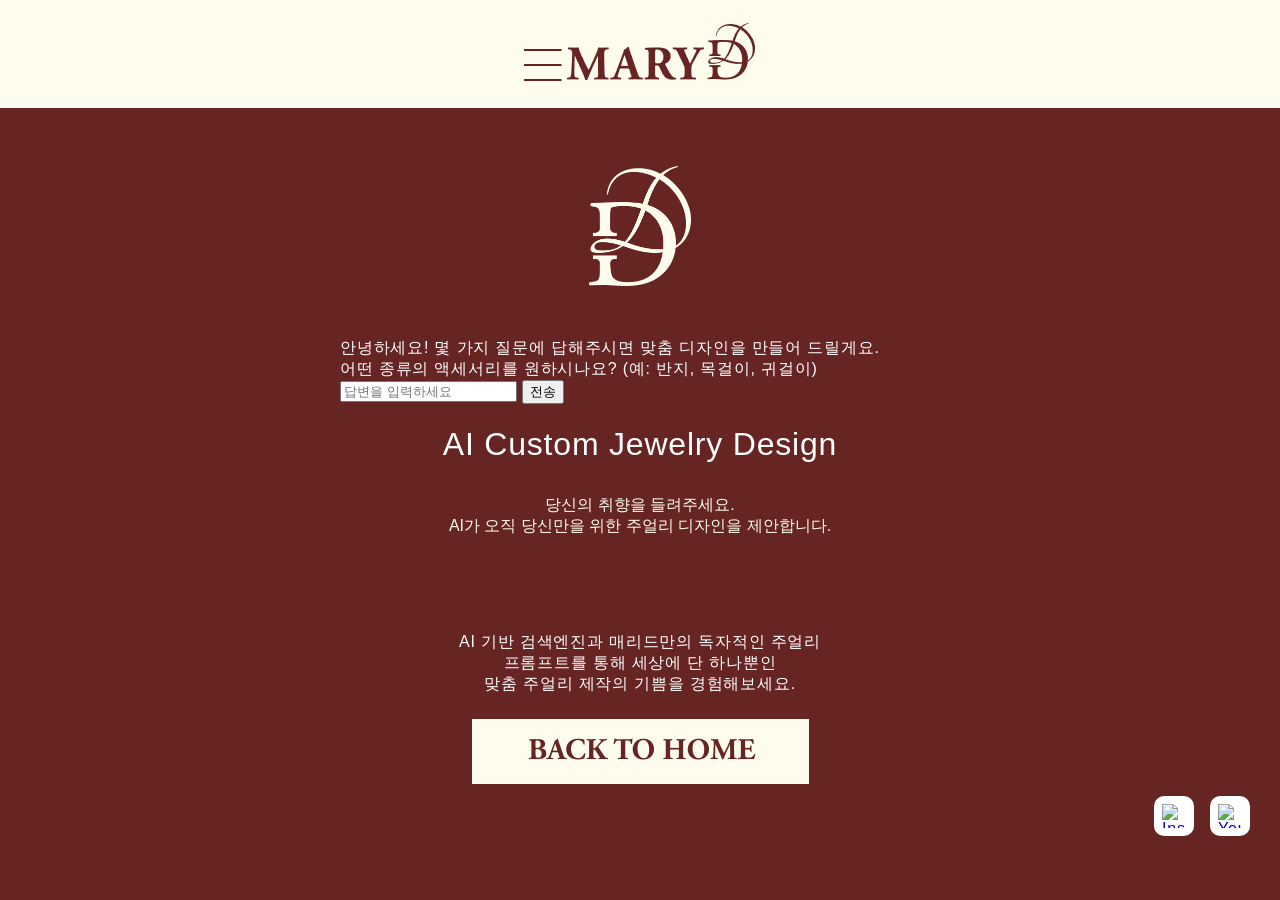
==== request.html @ a6bb34b1 "요청 페이지에 상단 바에 메뉴 이미지 추가" ====
<!DOCTYPE html>
<html lang="ko">
<head>
    <meta charset="UTF-8">
    <meta name="viewport" content="width=device-width, initial-scale=1.0">
    <title>MARYD - Custom Jewelry Request</title>
    <style>
        html,
        body {
            margin: 0;
            padding: 0;
            background: #662423;
            color: #fff;
            font-family: 'Noto Sans KR', 'Noto Serif', -apple-system, Roboto, Helvetica, sans-serif;
            min-height: 100vh;
            display: flex;
            flex-direction: column;
            overflow-x: hidden;
            letter-spacing: 0.05em;
        }
        .top-band {
            width: 100%;
            height: 108px;
            background-color: #FEFCEC;
            text-align: center;
            position: fixed;
            top: 0;
            left: 0;
            z-index: 100;
        }
        .top-image {
            margin-top: 23px;
        }
        .container {
            width: 100vw;
            min-height: 100vh;
            display: flex;
            flex-direction: column;
            align-items: center;
            justify-content: flex-start;
            box-sizing: border-box;
        }
        .logo-box {
            padding-top: 13vw;
            margin-bottom: 32px;
            display: flex;
            flex-direction: column;
            align-items: center;
        }
        .logo-img {
            height: 120px;
            width: 102px;
            object-fit: contain;
            margin-bottom: 16px;
        }
        .request-form {
            width: 100%;
            max-width: 600px;
            margin-bottom: 40px;
            padding: 0 24px;
        }
        .request-form h1 {
            font-size: 2rem;
            font-weight: 400;
            text-align: center;
            margin-bottom: 16px;
        }
        .request-form p {
            font-size: 1rem;
            text-align: center;
            margin-bottom: 32px;
            margin-top: 32px;
            font-family: 'Pretendard', sans-serif;
            font-weight: 500;
            font-style: normal;
            line-height: 1.3;
            letter-spacing: 0;
            color: #FEFCEC;
        }
        .request-form textarea {
            width: 100%;
            min-height: 150px;
            resize: vertical;
            padding: 16px;
            border-radius: 8px;
            border: 1px solid #fff;
            background: rgba(255, 255, 255, 0.1);
            color: #fff;
            font-size: 1rem;
            font-family: inherit;
            box-sizing: border-box;
            margin-bottom: 24px;
        }
        .request-form textarea::placeholder {
            color: rgba(255, 255, 255, 0.6);
        }
        .submit-btn {
            background: #fff;
            border: 2px solid #fff;
            color: #4B2323;
            border-radius: 32px;
            padding: 12px 36px;
            font-size: 1.1rem;
            font-family: inherit;
            font-weight: 600;
            cursor: pointer;
            transition: background 0.2s, color 0.2s;
            display: block;
            margin: 0 auto;
        }
        .submit-btn:hover {
            background: transparent;
            color: #fff;
        }
        .footer-desc {
            color: #fff;
            font-size: 1rem;
            text-align: center;
            margin-bottom: 24px;
            margin-top: 24px;
        }
        .footer-bar {
            display: flex;
            flex-direction: column;
            align-items: flex-end;
            margin-bottom: 32px;
            width: 100%;
        }
        .sns-bar {
            display: flex;
            gap: 16px;
            margin-top: 8px;
        }
        .sns-icon {
            width: 40px;
            height: 40px;
            border-radius: 10px;
            background: #fff;
            display: flex;
            align-items: center;
            justify-content: center;
            transition: box-shadow 0.2s;
        }
        .sns-icon:hover {
            box-shadow: 0 2px 8px rgba(0,0,0,0.18);
        }
        .sns-icon img {
            width: 24px;
            height: 24px;
        }
        .form-grid {
            display: grid;
            grid-template-columns: 1fr;
            gap: 20px;
            margin-bottom: 32px;
        }
        .form-group {
            display: flex;
            flex-direction: column;
        }
        .form-group label {
            margin-bottom: 8px;
            font-size: 0.95rem;
            color: rgba(255, 255, 255, 0.9);
        }
        .form-group input[type="text"] {
            width: 100%;
            padding: 12px;
            border-radius: 8px;
            border: 1px solid #fff;
            background: rgba(255, 255, 255, 0.1);
            color: #fff;
            font-size: 1rem;
            font-family: inherit;
            box-sizing: border-box;
        }
        .form-group input[type="text"]::placeholder {
            color: rgba(255, 255, 255, 0.5);
        }
        .submit-btn:disabled {
            background: #ccc;
            cursor: not-allowed;
        }
        @media (max-width: 768px) {
            .request-form h1 {
                font-size: 1.5rem;
            }
            .request-form {
                /* Removed margin */
            .top-menu {
                position: absolute;
                left: 31px;
                top: 30px;
                width: 25px;
                height: 20px;
            }
            .container {
                padding: 0px 16px;
            }
            .logo-box {
                padding-top: 142px;
            }
            .logo-img {
                height: 120px;
                width: 102px;
            }
            .footer-bar .sns-bar {
                /* Removed width and margin-right */
            .top-band {
                display: flex;
                justify-content: center;
                align-items: center;
                height: 80px;
                padding: 0 20px;
                box-sizing: border-box;
            }
            .top-image {
                margin-top: 0;
                height: 30px;
                order: 1;
            }
            .back {
                width: 160px;
                height: 30px;
            }
        }
            /* Chat UI */
        .chat-wrapper { width: 100%; max-width: 600px; margin: 0 auto 24px; padding: 0 0; }
        .messages { display: flex; flex-direction: column; gap: 10px; max-height: 50vh; overflow-y: auto; padding: 12px; background: rgba(255,255,255,0.06); border: 1px solid rgba(255,255,255,0.2); border-radius: 12px; }
        .message { max-width: 80%; padding: 10px 14px; border-radius: 14px; line-height: 1.5; font-size: 0.95rem; word-break: break-word; }
        .message.bot { background: rgba(255,255,255,0.12); color: #fff; align-self: flex-start; border-top-left-radius: 6px; }
        .message.user { background: #fff; color: #4B2323; align-self: flex-end; border-top-right-radius: 6px; }
        .input-row { display: flex; gap: 8px; margin-top: 12px; }
        .input-row input { flex: 1; padding: 12px; border-radius: 24px; border: 1px solid #fff; background: rgba(255,255,255,0.1); color: #fff; font-size: 1rem; }
        .input-row input::placeholder { color: rgba(255,255,255,0.6); }
        .input-row button { background: #fff; color: #4B2323; border: none; border-radius: 24px; padding: 10px 16px; font-weight: 600; cursor: pointer; }
        .message img { max-width: 220px; border-radius: 8px; display: block; }
        @media (max-width: 768px) { .messages { max-height: 46vh; } .message img { max-width: 60vw; } }
        .loading-placeholder {
            background: #333;
            animation: pulse 1.5s infinite ease-in-out;
        }
        @keyframes pulse {
            0% { background-color: #333; }
            50% { background-color: #444; }
            100% { background-color: #333; }
        }
    </style>
</head>
<body>
    <div class="top-band">
        <img src="images/ThreeLineSecond.png" class="top-menu">
        <img src="images/headerLogoSecond.png" class="top-image">
    </div>
    <div class="container">
        <div class="logo-box">
            <a href="index.html"><img src="images/logo.png" alt="MARYD 로고" class="logo-img" /></a>
        </div>

        <div class="request-form">
            <div class="chat-wrapper" id="chat">
                <div class="messages" id="messages"></div>
                <div class="input-row">
                    <input id="chat-input" type="text" placeholder="메시지를 입력하세요" />
                    <button id="chat-send" type="button">전송</button>
                </div>
            </div>
            <h1>AI Custom Jewelry Design</h1>
            <p>
                당신의 취향을 들려주세요.<br> 
                AI가 오직 당신만을 위한 주얼리 디자인을 제안합니다.
            </p>
            <div class="form-grid" style="display:none;">
                <div class="form-group">
                    <label for="q1">어떤 종류의 액세서리를 원하시나요? (예: 반지, 목걸이, 귀걸이)</label>
                    <input type="text" id="q1" name="q1" placeholder="예: 반지">
                </div>
                <div class="form-group">
                    <label for="q2">주된 재료는 무엇으로 할까요? (예: 금, 은, 원석)</label>
                    <input type="text" id="q2" name="q2" placeholder="예: 은">
                </div>
                <div class="form-group">
                    <label for="q3">디자인의 핵심 포인트나 장식은 무엇인가요? (예: 탄생석, 특정 문양)</label>
                    <input type="text" id="q3" name="q3" placeholder="예: 푸른 토파즈">
                </div>
                <div class="form-group">
                    <label for="q4">전체적인 스타일은 어떤 느낌이었으면 하나요? (예: 심플, 화려, 빈티지)</label>
                    <input type="text" id="q4" name="q4" placeholder="예: 심플하고 모던하게">
                </div>
                <div class="form-group">
                    <label for="q5">디자인에 영감을 줄 만한 것이 있나요? (예: 좋아하는 영화, 특정 장소)</label>
                    <input type="text" id="q5" name="q5" placeholder="예: 밤하늘의 별">
                </div>
            </div>
            
            <div id="loading" style="display: none; text-align: center; margin-top: 20px;">
                
            </div>
            <div id="result-container" style="margin-top: 30px; display: none; text-align: center;">
                <h3 id="result-title" style="margin-bottom: 16px;">AI가 생성한 디자인</h3>
                <img id="result-image" src="" alt="AI가 생성한 주얼리 디자인 이미지" style="width: 100%; max-width: 512px; height: auto; aspect-ratio: 1 / 1; object-fit: contain; border-radius: 8px; background: #333; display: block; margin: 0 auto;">
                <p id="result-text" style="font-size: 0.9rem; color: rgba(255,255,255,0.7); margin-top: 16px; white-space: pre-wrap; text-align: left; line-height: 1.7;"></p>
                <div id="contact-form" style="margin-top: 20px; text-align:left; max-width: 512px; margin-left:auto; margin-right:auto; display:none;">
                    <label style="display:block; margin-bottom:6px; color: rgba(255,255,255,0.9);">연락처</label>
                    <input type="tel" id="contact" style="width:100%; max-width: 512px; padding:12px; border-radius:8px; border:1px solid #fff; background: rgba(255,255,255,0.1); color:#fff; margin-bottom:12px; box-sizing: border-box;"/>
                    <label style="display:block; margin-bottom:6px; color: rgba(255,255,255,0.9);">추가 요청사항</label>
                    <textarea id="notes" placeholder="사이즈, 예산, 납기 등 추가 요청사항을 적어주세요" style="width:100%; max-width: 512px; min-height:120px; padding:12px; border-radius:8px; border:1px solid #fff; background: rgba(255,255,255,0.1); color:#fff; box-sizing: border-box;"></textarea>
                                         <button id="send-request" class="submit-btn" style="margin-top:14px;">요청하기</button>
                 </div>
                 <div id="result-container" style="margin-top: 30px; display: none; text-align: center;">
                    <h3 id="result-title" style="margin-bottom: 16px;">AI가 생성한 디자인</h3>
                    <img id="result-image" src="" alt="AI가 생성한 주얼리 디자인 이미지" ...>
                    
                    <input type="hidden" id="image-base64-data" />
                    
                    <p id="result-text" ...></p>
                    <div id="contact-form" ...>
                        </div>
                </div>
            </div>
        </div>

        <div class="footer-desc">
            AI 기반 검색엔진과 매리드만의 독자적인 주얼리<br> 
            프롬프트를 통해 세상에 단 하나뿐인<br>
            맞춤 주얼리 제작의 기쁨을 경험해보세요.
        </div>
        <div class="footer-bar" style="position:relative;">
            <div style="width: 100%; text-align: center;">
                <a href="index.html" style="display:inline-block;text-decoration:none;">
                    <img src="images/BackButton.png" class="back">
                </a>
            </div>
            <div class="sns-bar" style="margin-top:8px; display:flex; align-self: flex-end; padding-right: 30px;">
                <a href="https://www.instagram.com/maryd.work/" class="sns-icon" target="_blank" rel="noopener" title="Instagram">
                    <img src="https://cdn.jsdelivr.net/gh/simple-icons/simple-icons/icons/instagram.svg" alt="Instagram" />
                </a>
                <a href="https://www.youtube.com/playlist?list=PLaWW74xLaCGXyNU0hH_qXIgQJiiAwdV5R" class="sns-icon" target="_blank" rel="noopener" title="YouTube">
                    <img src="https://cdn.jsdelivr.net/gh/simple-icons/simple-icons/icons/youtube.svg" alt="YouTube" />
                </a>
            </div>
        </div>
    </div>

    <script>
        // Google Apps Script Web App URL (설정 시 시트로 저장됩니다). 비워두면 mailto 폴백 사용
        const SUBMIT_ENDPOINT = "https://script.google.com/macros/s/AKfycbzW0Mtto5z2z_Fp6iKT75mlytKn-z4j0V7qlQPMUo95upsl7onkhgbB3oI62NWcWDhhbg/exec";

        async function fetchImageAsBase64(url) {
            try {
                const proxyUrl = `https://node-ai-cqn3.vercel.app/api/proxy-image?url=${encodeURIComponent(url)}`;
                
                const response = await fetch(proxyUrl);
                if (!response.ok) {
                    throw new Error(`Failed to fetch image via proxy: ${response.statusText}`);
                }
                
                const blob = await response.blob();
                
                return new Promise((resolve, reject) => {
                    const reader = new FileReader();
                    reader.onloadend = () => resolve(reader.result);
                    reader.onerror = reject;
                    reader.readAsDataURL(blob);
                });
            } catch (error) {
                console.error("Error fetching image as Base64:", error);
                return null;
            }
        }

        async function refineDescriptionWithChatGPT({ imageUrl, q1, q2, q3, q4, q5 }) {
            // 서버가 있을 때만 시도 (GitHub Pages 등 정적 환경에서는 생략)
            if (location.hostname.endsWith('github.io') || location.protocol === 'file:') return;
            try {
                const resp = await fetch('/describe-image', {
                    method: 'POST',
                    headers: { 'Content-Type': 'application/json' },
                    body: JSON.stringify({ imageUrl, q1, q2, q3, q4, q5 })
                });
                if (!resp.ok) return;
                const json = await resp.json();
                if (json && json.description) {
                    document.getElementById('result-text').innerText = json.description;
                }
            } catch {}
        }

        function generateKoreanDescription({ q1, q2, q3, q4, q5 }) {
            const trimAll = (s) => (s || "").toString().trim();
            q1 = trimAll(q1); q2 = trimAll(q2); q3 = trimAll(q3); q4 = trimAll(q4); q5 = trimAll(q5);

            const openers = [
                `${q2} 소재로 제작한 ${q1}`,
                `${q1}에 ${q2}의 질감을 살린 디자인`,
                `고급스러운 ${q2} ${q1}`
            ];
            const focuses = [
                `${q3}를 핵심 포인트로`,
                `${q3} 디테일을 중심으로`,
                `${q3}의 아름다움을 강조하여`
            ];
            const styles = [
                `${q4} 무드로`,
                `${q4} 감성을 담아`,
                `${q4} 분위기를 유지하며`
            ];
            const inspirations = [
                `'${q5}'에서 영감을 받아`,
                `'${q5}' 모티프를 반영해`,
                `'${q5}'의 이미지로부터 착안해`
            ];
            const finishes = [
                `라인과 비율을 균형 있게 조정해 손끝에서 느껴지는 완성도를 높였습니다.`,
                `착용 시 편안함과 존재감이 조화를 이루도록 구조와 광택을 세심히 다듬었습니다.`,
                `일상과 특별한 순간 모두에서 자연스럽게 빛나도록 표면 처리와 형태를 정교하게 설계했습니다.`
            ];

            const pick = (arr) => arr[Math.floor(Math.random() * arr.length)];
            const parts = [
                pick(openers),
                pick(focuses),
                pick(styles),
                pick(inspirations)
            ];
            // 문장 구성
            const sentence1 = `${parts[0]}으로, ${parts[1]} ${parts[2]} ${parts[3]} 디자인했습니다.`
                .replace(/\s+/g, ' ').replace(/\s,/, ',');
            const sentence2 = pick(finishes);

            return `${sentence1} ${sentence2}`;
        }
        // Simple chat wizard questions
        const chatQuestions = [
            '어떤 종류의 액세서리를 원하시나요? (예: 반지, 목걸이, 귀걸이)',
            '주된 재료는 무엇으로 할까요? (예: 금, 은, 원석)',
            '디자인의 핵심 포인트나 장식은 무엇인가요? (예: 탄생석, 특정 문양)',
            '전체적인 스타일은 어떤 느낌이었으면 하나요? (예: 심플, 화려, 빈티지)',
            '디자인에 영감을 줄 만한 것이 있나요? (예: 좋아하는 영화, 특정 장소)'
        ];
        const chatAnswers = [];
        const messagesEl = document.getElementById('messages');
        const chatInput = document.getElementById('chat-input');
        const chatSend = document.getElementById('chat-send');

        function smoothScrollToLoading() {
            const el = document.getElementById('loading');
            if (el) el.scrollIntoView({ behavior: 'smooth', block: 'start' });
        }
        function smoothScrollToResult() {
            const el = document.getElementById('result-container');
            if (el) el.scrollIntoView({ behavior: 'smooth', block: 'start' });
        }

        function appendMessage(text, role = 'bot') {
            const div = document.createElement('div');
            div.className = `message ${role}`;
            div.textContent = text;
            messagesEl.appendChild(div);
            messagesEl.scrollTop = messagesEl.scrollHeight;
        }

        async function askNext() {
            const idx = chatAnswers.length;
            if (idx < chatQuestions.length) {
                appendMessage(chatQuestions[idx], 'bot');
                chatInput.placeholder = '답변을 입력하세요';
            } else {
                // Fill form inputs and trigger generate
                document.getElementById('q1').value = chatAnswers[0] || '';
                document.getElementById('q2').value = chatAnswers[1] || '';
                document.getElementById('q3').value = chatAnswers[2] || '';
                document.getElementById('q4').value = chatAnswers[3] || '';
                document.getElementById('q5').value = chatAnswers[4] || '';
                appendMessage('답변 감사합니다. 디자인을 생성합니다...', 'bot');
                // 로딩 표시로 스크롤 이동
                document.getElementById('loading').style.display = 'block';
                smoothScrollToLoading();
                // 직접 생성 함수 트리거
                await generateDesign();
            }
        }

        async function submitChat() {
            const value = chatInput.value.trim();
            if (!value || chatInput.disabled) return;

            appendMessage(value, 'user');
            chatAnswers.push(value);
            chatInput.value = '';
            chatInput.disabled = true;
            chatSend.disabled = true;

            await new Promise(r => setTimeout(r, 300)); // 잠시 대기
            await askNext();

            // 마지막 질문이 아니면 다시 활성화
            if (chatAnswers.length < chatQuestions.length) {
                chatInput.disabled = false;
                chatSend.disabled = false;
                chatInput.focus();
            }
        }

        chatSend.addEventListener('click', submitChat);
        chatInput.addEventListener('keydown', (e) => {
            if (e.key === 'Enter' && !chatInput.disabled) submitChat();
        });

        // Boot chat
        appendMessage('안녕하세요! 몇 가지 질문에 답해주시면 맞춤 디자인을 만들어 드릴게요.', 'bot');
        askNext();

        async function sendRequestEmail() {
            const contact = document.getElementById('contact').value.trim();
            const notes = document.getElementById('notes').value.trim();
            const imageUrl = document.getElementById('result-image').src;
            const q1 = document.getElementById('q1').value;
            const q2 = document.getElementById('q2').value;
            const q3 = document.getElementById('q3').value;
            const q4 = document.getElementById('q4').value;
            const q5 = document.getElementById('q5').value;

            if (!contact) {
                alert('연락처를 입력해주세요.');
                return;
            }

            const sendButton = document.getElementById('send-request');
            sendButton.disabled = true;
            sendButton.textContent = '전송 중...';

            try {
                // 1. Google Apps Script (SUBMIT_ENDPOINT)
                if (SUBMIT_ENDPOINT) {
                    console.log("Attempting to send via Google Apps Script...");
                    // Google Apps Script는 보통 redirect 응답을 하므로, 'no-cors' 모드로 요청하고 응답을 기다리지 않습니다.
                    await fetch(SUBMIT_ENDPOINT, {
                        method: 'POST',
                        mode: 'no-cors', 
                        headers: { 'Content-Type': 'application/json' },
                        body: JSON.stringify({ contact, notes, imageUrl, q1, q2, q3, q4, q5 })
                    });
                    
                    // 성공으로 간주하고 UI 처리
                    sendButton.textContent = '요청 완료';
                    alert('요청이 성공적으로 전송되었습니다.');
                    return;
                }

                // 2. Local Node.js Server (개발 환경용)
                if (!(location.hostname.endsWith('github.io') || location.protocol === 'file:')) {
                    console.log("Attempting to send via local server...");
                    const response = await fetch('/send-request', {
                        method: 'POST',
                        headers: { 'Content-Type': 'application/json' },
                        body: JSON.stringify({ contact, notes, imageUrl, q1, q2, q3, q4, q5 })
                    });

                    if (response.ok) {
                        sendButton.textContent = '요청 완료';
                        alert('요청이 성공적으로 전송되었습니다.');
                        return;
                    } else {
                        const errorData = await response.json();
                        throw new Error(errorData.details || '로컬 서버에서 요청 처리에 실패했습니다.');
                    }
                }
                
                // 3. 모든 방법 실패 시 최종 폴백
                throw new Error('메일 전송 기능이 설정되지 않았습니다. maryd.co.kr@gmail.com 으로 직접 문의해주세요.');

            } catch (error) {
                console.error('sendRequestEmail error:', error);
                alert(`오류가 발생했습니다: ${error.message}`);
                sendButton.disabled = false;
                sendButton.textContent = '요청하기';
            }
        }

        document.getElementById('send-request').addEventListener('click', sendRequestEmail);

        async function generateDesign() {
            const q1 = document.getElementById('q1').value;
            const q2 = document.getElementById('q2').value;
            const q3 = document.getElementById('q3').value;
            const q4 = document.getElementById('q4').value;
            const q5 = document.getElementById('q5').value;

            if (!q1 || !q2 || !q3 || !q4 || !q5) {
                alert('모든 질문에 답변해주세요.');
                return;
            }

            const loading = document.getElementById('loading');
            const resultContainer = document.getElementById('result-container');
            const resultTitle = document.getElementById('result-title');
            const resultText = document.getElementById('result-text');
            const resultImage = document.getElementById('result-image');

            // 채팅 입력 잠시 비활성화
            chatSend.disabled = true;
            chatInput.disabled = true;
            loading.style.display = 'block';
            resultContainer.style.display = 'none';

            smoothScrollToLoading();

            try {
                const endpointUrl = 'https://node-ai-cqn3.vercel.app/api/generate-image';

                const response = await fetch(endpointUrl, {
                    method: 'POST',
                    headers: { 'Content-Type': 'application/json' },
                    body: JSON.stringify({ q1, q2, q3, q4, q5 })
                });

                if (!response.ok) {
                    let errorData;
                    try {
                        errorData = await response.json();
                    } catch (e) {
                        throw new Error(response.statusText || '서버에서 응답을 받지 못했습니다.');
                    }
                    throw new Error(errorData.details || errorData.error || '이미지 생성에 실패했습니다.');
                }

                const data = await response.json();
    
                resultContainer.style.display = 'block';
                smoothScrollToResult();
                const imageUrl = data.imageUrl;
                resultImage.src = imageUrl;
                const base64Data = await fetchImageAsBase64(imageUrl);
                
                if (base64Data) {
                    document.getElementById('image-base64-data').value = base64Data;
                } else {
                    console.warn("Base64 변환 실패. 이메일에 이미지가 첨부되지 않을 수 있습니다.");
                }
                
                resultContainer.style.display = 'block';
                resultTitle.style.display = 'block';
                resultText.style.display = 'none';
                resultImage.classList.add('loading-placeholder');
                smoothScrollToResult();

                resultImage.src = data.imageUrl;
                resultImage.onload = () => {
                    resultImage.classList.remove('loading-placeholder');
                    document.getElementById('contact-form').style.display = 'block';
                };
                
                refineDescriptionWithChatGPT({ 
                    imageUrl: data.imageUrl, q1, q2, q3, q4, q5 
                });

            } catch (error) {
                console.error('Error:', error);
                let errorMessage = error.message || '디자인 생성에 실패했습니다. 다시 시도해주세요.';
                
                const errorDiv = document.createElement('div');
                errorDiv.style.cssText = `
                    position: fixed;
                    top: 50%;
                    left: 50%;
                    transform: translate(-50%, -50%);
                    background: #4B2323;
                    border: 2px solid #fff;
                    border-radius: 12px;
                    padding: 24px;
                    max-width: 400px;
                    width: 90%;
                    z-index: 1000;
                    text-align: center;
                    box-shadow: 0 4px 20px rgba(0,0,0,0.3);
                `;
                
                errorDiv.innerHTML = `
                    <h3 style="margin: 0 0 16px 0; color: #fff;">⚠️ 오류 발생</h3>
                    <p style="margin: 0 0 16px 0; color: #fff; line-height: 1.5;">${errorMessage}</p>
                    <button onclick="this.parentElement.remove()" style="
                        background: #fff;
                        color: #4B2323;
                        border: none;
                        border-radius: 8px;
                        padding: 8px 16px;
                        cursor: pointer;
                        font-weight: 600;
                    ">확인</button>
                `;
                
                document.body.appendChild(errorDiv);
            } finally {
                chatSend.disabled = false;
                chatInput.disabled = false;
                loading.style.display = 'none';
            }
        }
    </script>
</body>
</html>
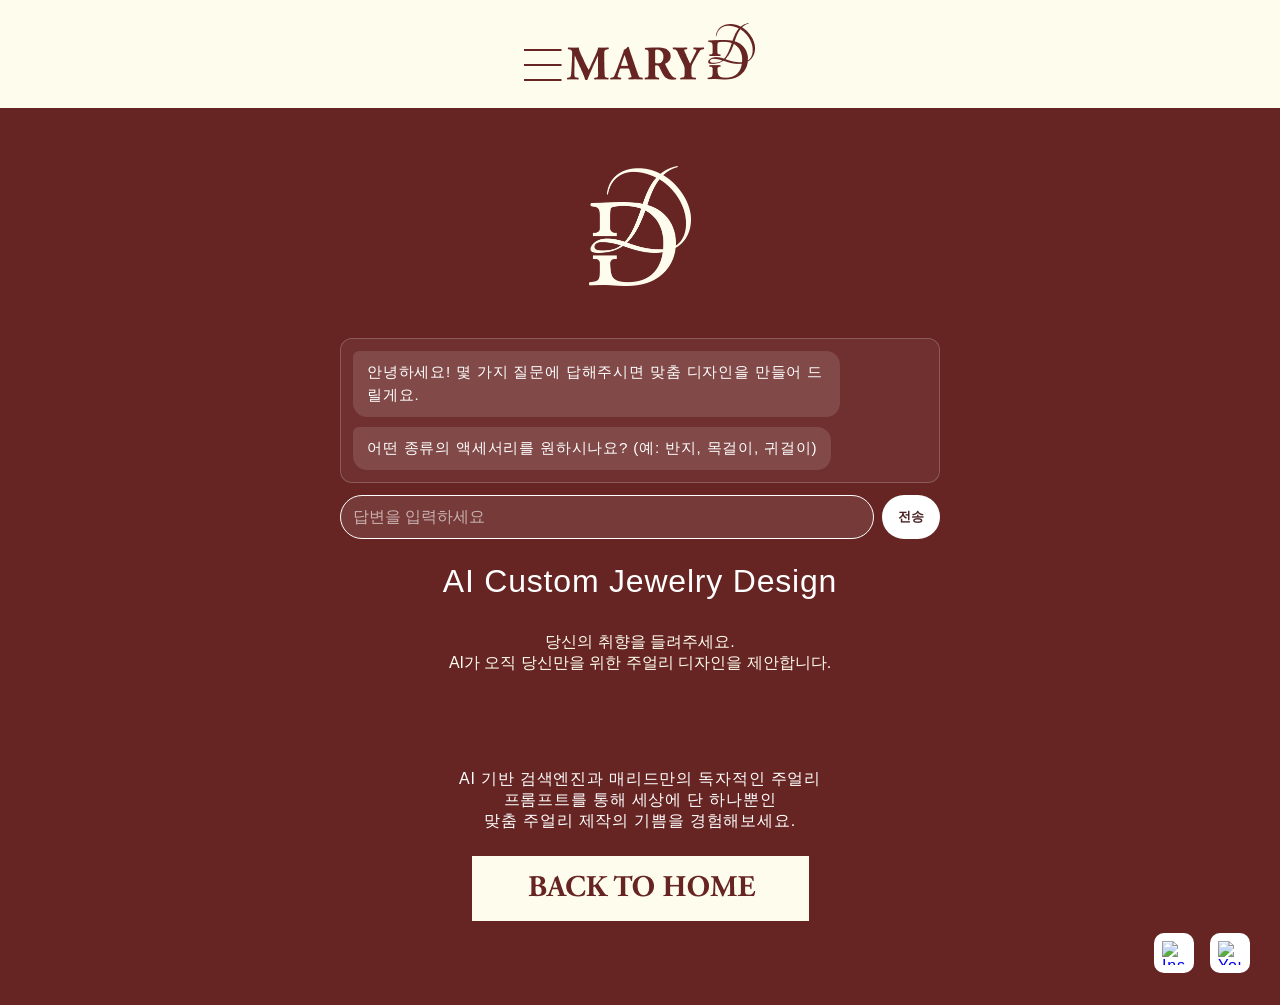
==== commit b26d828d: "빠졌던 블란켓 추가" ====
--- a/request.html
+++ b/request.html
@@ -187,6 +187,7 @@
             }
             .request-form {
                 /* Removed margin */
+            }
             .top-menu {
                 position: absolute;
                 left: 31px;
@@ -206,6 +207,7 @@
             }
             .footer-bar .sns-bar {
                 /* Removed width and margin-right */
+            }
             .top-band {
                 display: flex;
                 justify-content: center;
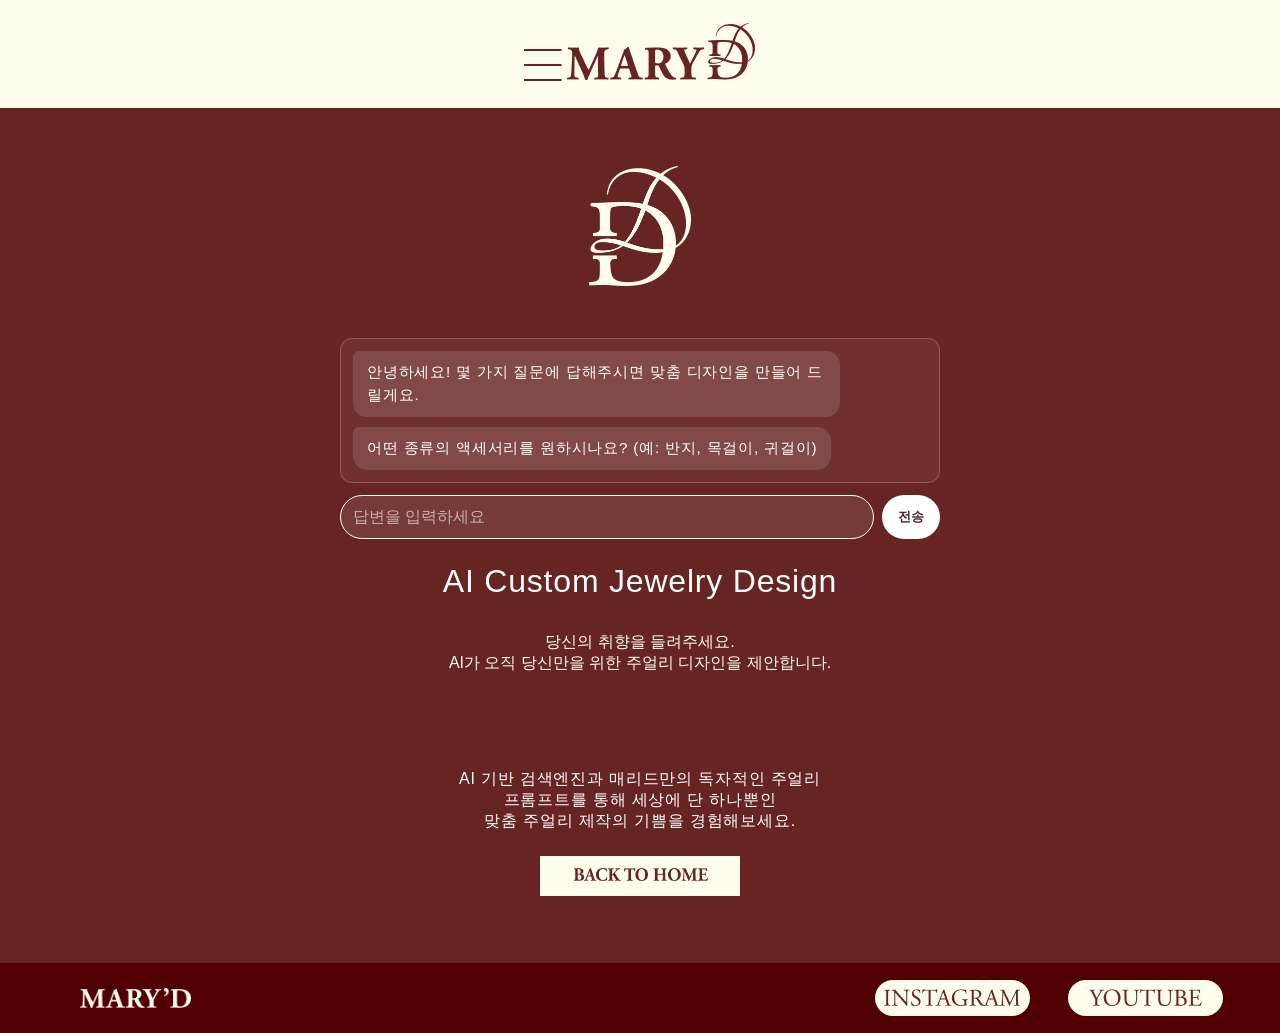
==== commit 0ecc6048: "하단 바 영역 추가" ====
--- a/request.html
+++ b/request.html
@@ -181,6 +181,68 @@
             background: #ccc;
             cursor: not-allowed;
         }
+        .back {
+            width: 200px;
+            height: 40px;
+        }
+        .bottom-band {
+            margin-top: 63px;
+            width: 100%;
+            height: 70px;
+            background-color: #500000;
+            position: relative;
+        }
+        .bottom-logo {
+            position: absolute;
+            left: 80px;
+            top: 35%;
+            height: 20px;
+            width: auto;
+        }
+        .youtube-button {
+            position: absolute;
+            right: 57px;
+            top: 50%;
+            transform: translateY(-50%);
+            width: 155px;
+            height: 36px;
+            background-color: #FEFCEC;
+            border-radius: 51.5px;
+            display: flex;
+            justify-content: center;
+            align-items: center;
+            border: none;
+            cursor: pointer;
+        }
+
+        .youtube-button img {
+            max-width: 100%;
+            max-height: 100%;
+            display: block;
+        }
+
+        .instagram-button {
+            position: absolute;
+            right: 250px;
+            top: 50%;
+            transform: translateY(-50%);
+            width: 155px;
+            height: 36px;
+            background-color: #FEFCEC;
+            border-radius: 51.5px;
+            display: flex;
+            justify-content: center;
+            align-items: center;
+            border: none;
+            cursor: pointer;
+        }
+
+        .instagram-button img {
+            max-width: 100%;
+            max-height: 100%;
+            display: block;
+        }
+
         @media (max-width: 768px) {
             .request-form h1 {
                 font-size: 1.5rem;
@@ -224,6 +286,49 @@
             .back {
                 width: 160px;
                 height: 30px;
+            }
+            .bottom-band {
+                height: auto;
+                box-sizing: border-box;
+                display: flex;
+                flex-direction: column;
+                align-items: center;
+            }
+            .bottom-logo {
+                position: static;
+                display: block;
+                margin: 21px auto 12px;
+                width: 101px;
+                height: 18px;
+                transform: none;
+            }
+            .bottom-buttons-container {
+                display: flex;
+                justify-content: center;
+                align-items: center;
+            }
+
+            .instagram-button, .youtube-button {
+                position: static;
+                display: flex;
+                justify-content: center;
+                align-items: center;
+                margin: 0 10px 21px;
+                transform: none;
+                width: 80px;
+                height: 30px;
+            }
+
+            .instagram-button img {
+                max-width: 80%;
+                max-height: 100%;
+                display: block;
+            }
+            
+            .youtube-button img {
+                max-width: 70%;
+                max-height: 100%;
+                display: block;
             }
         }
             /* Chat UI */
@@ -327,20 +432,22 @@
             프롬프트를 통해 세상에 단 하나뿐인<br>
             맞춤 주얼리 제작의 기쁨을 경험해보세요.
         </div>
-        <div class="footer-bar" style="position:relative;">
-            <div style="width: 100%; text-align: center;">
-                <a href="index.html" style="display:inline-block;text-decoration:none;">
-                    <img src="images/BackButton.png" class="back">
-                </a>
-            </div>
-            <div class="sns-bar" style="margin-top:8px; display:flex; align-self: flex-end; padding-right: 30px;">
-                <a href="https://www.instagram.com/maryd.work/" class="sns-icon" target="_blank" rel="noopener" title="Instagram">
-                    <img src="https://cdn.jsdelivr.net/gh/simple-icons/simple-icons/icons/instagram.svg" alt="Instagram" />
-                </a>
-                <a href="https://www.youtube.com/playlist?list=PLaWW74xLaCGXyNU0hH_qXIgQJiiAwdV5R" class="sns-icon" target="_blank" rel="noopener" title="YouTube">
-                    <img src="https://cdn.jsdelivr.net/gh/simple-icons/simple-icons/icons/youtube.svg" alt="YouTube" />
-                </a>
-            </div>
+        
+        <div style="width: 100%; text-align: center;">
+            <a href="index.html" style="display:inline-block;text-decoration:none;">
+                <img src="images/BackButton.png" class="back">
+            </a>
+        </div>
+    </div>
+    <div class="bottom-band">
+        <img src="images/MARY'D BOTTOM.png" alt="MARY'D BOTTOM" class="bottom-logo">
+        <div class="bottom-buttons-container">
+            <a href="https://www.instagram.com/maryd.work/" target="_blank" class="instagram-button">
+                <img src="images/instagram.png" alt="Instagram">
+            </a>
+            <a href="https://www.youtube.com/@byMARYD" target="_blank" class="youtube-button">
+                <img src="images/youtube.png" alt="YouTube">
+            </a>
         </div>
     </div>
 
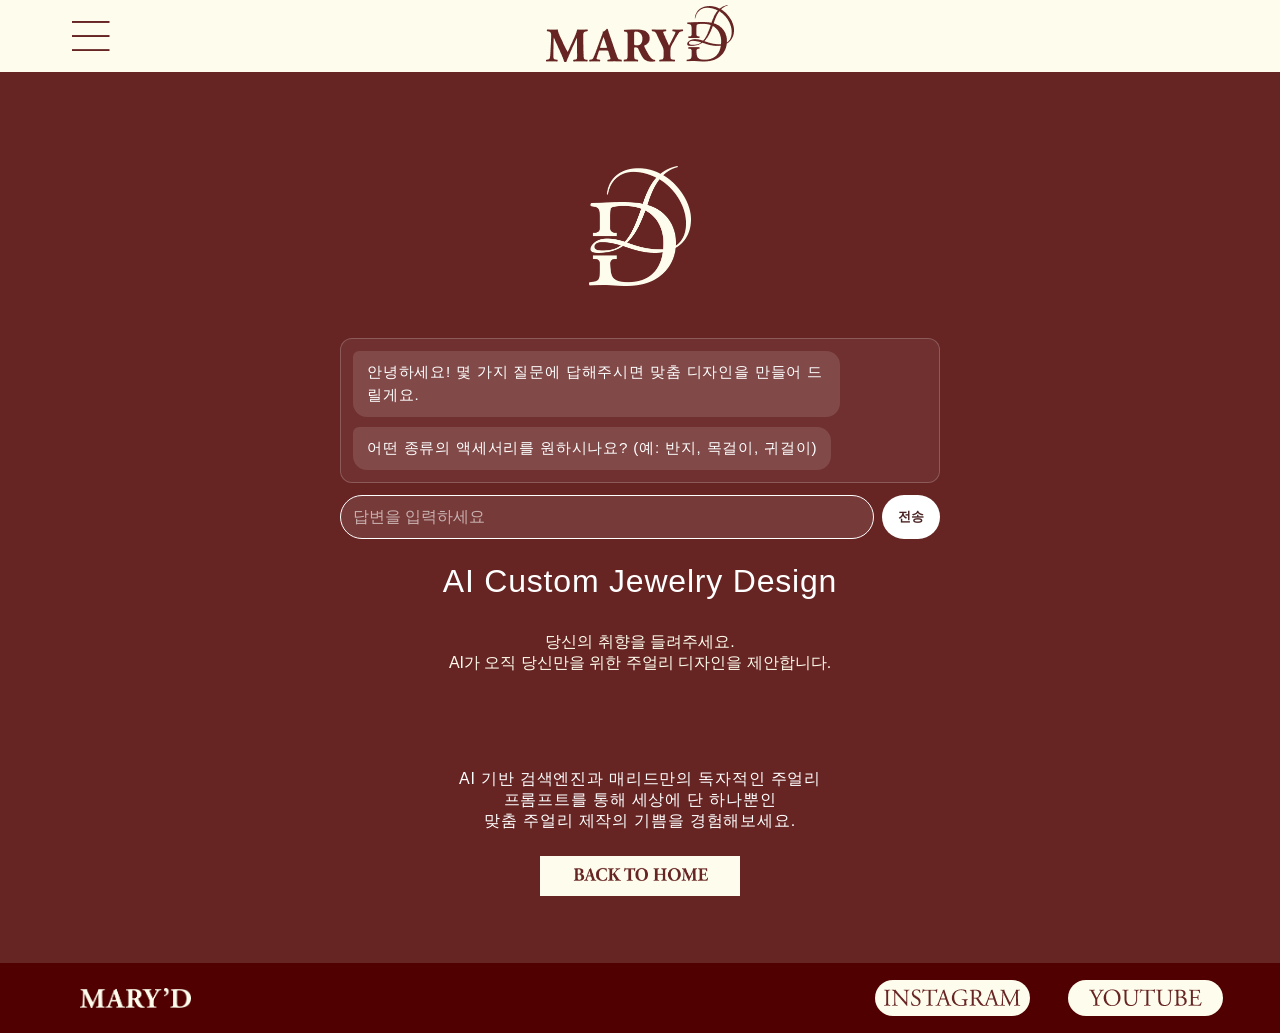
==== commit 4ec4fec9: "상단 바 부분 vw로 전환" ====
--- a/request.html
+++ b/request.html
@@ -20,16 +20,22 @@
         }
         .top-band {
             width: 100%;
-            height: 108px;
+            height: 5.6vw;
             background-color: #FEFCEC;
             text-align: center;
             position: fixed;
             top: 0;
             left: 0;
             z-index: 100;
-        }
-        .top-image {
-            margin-top: 23px;
+            display: flex;
+            justify-content: center;
+            align-items: center;
+        }
+        .top-menu {
+            position: absolute;
+            left: 72px;
+            width: 37.5px;
+            height: 30px;
         }
         .container {
             width: 100vw;
@@ -357,7 +363,7 @@
 <body>
     <div class="top-band">
         <img src="images/ThreeLineSecond.png" class="top-menu">
-        <img src="images/headerLogoSecond.png" class="top-image">
+        <a href="index.html"><img src="images/headerLogoSecond.png" class="top-image"></a>
     </div>
     <div class="container">
         <div class="logo-box">
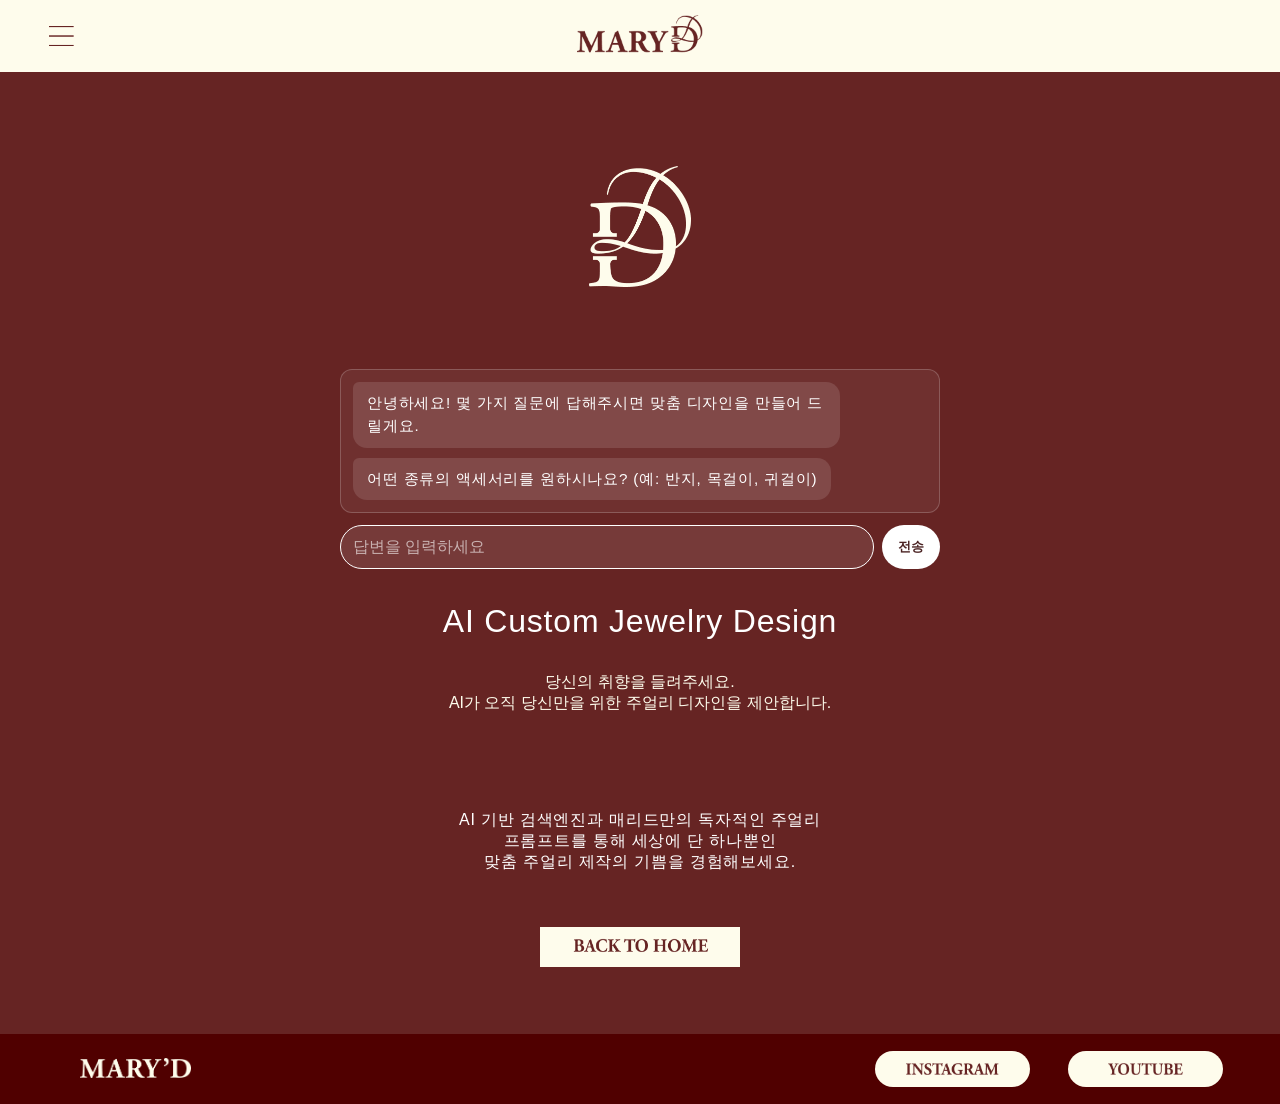
==== commit eba07bfc: "두번째 페이지(요청 페이지) 데스크탑, 모바일 css 를 vw 를 사용하도록 수정" ====
--- a/request.html
+++ b/request.html
@@ -33,9 +33,13 @@
         }
         .top-menu {
             position: absolute;
-            left: 72px;
-            width: 37.5px;
-            height: 30px;
+            left: 3.8vw;
+            width: 2vw;
+            height: 1.6vw;
+        }
+        .top-image {
+            width: 9.8vw;
+            height: auto;
         }
         .container {
             width: 100vw;
@@ -54,8 +58,8 @@
             align-items: center;
         }
         .logo-img {
-            height: 120px;
-            width: 102px;
+            height: auto;
+            width: 8vw;
             object-fit: contain;
             margin-bottom: 16px;
         }
@@ -70,6 +74,7 @@
             font-weight: 400;
             text-align: center;
             margin-bottom: 16px;
+            margin-top: 34px;
         }
         .request-form p {
             font-size: 1rem;
@@ -188,6 +193,7 @@
             cursor: not-allowed;
         }
         .back {
+            margin-top: 30px;
             width: 200px;
             height: 40px;
         }
@@ -221,12 +227,6 @@
             cursor: pointer;
         }
 
-        .youtube-button img {
-            max-width: 100%;
-            max-height: 100%;
-            display: block;
-        }
-
         .instagram-button {
             position: absolute;
             right: 250px;
@@ -244,9 +244,13 @@
         }
 
         .instagram-button img {
-            max-width: 100%;
-            max-height: 100%;
-            display: block;
+            width: 7.2vw;
+            height: auto;
+        }
+        
+        .youtube-button img {
+            width: 5.9vw;
+            height: auto;
         }
 
         @media (max-width: 768px) {
@@ -326,19 +330,19 @@
             }
 
             .instagram-button img {
-                max-width: 80%;
-                max-height: 100%;
+                width: auto;
+                height: 8px;
                 display: block;
             }
             
             .youtube-button img {
-                max-width: 70%;
-                max-height: 100%;
+                width: auto;
+                height: 8px;
                 display: block;
             }
         }
             /* Chat UI */
-        .chat-wrapper { width: 100%; max-width: 600px; margin: 0 auto 24px; padding: 0 0; }
+        .chat-wrapper { width: 100%; max-width: 600px; margin: 30px auto 24px; padding: 0 0; }
         .messages { display: flex; flex-direction: column; gap: 10px; max-height: 50vh; overflow-y: auto; padding: 12px; background: rgba(255,255,255,0.06); border: 1px solid rgba(255,255,255,0.2); border-radius: 12px; }
         .message { max-width: 80%; padding: 10px 14px; border-radius: 14px; line-height: 1.5; font-size: 0.95rem; word-break: break-word; }
         .message.bot { background: rgba(255,255,255,0.12); color: #fff; align-self: flex-start; border-top-left-radius: 6px; }
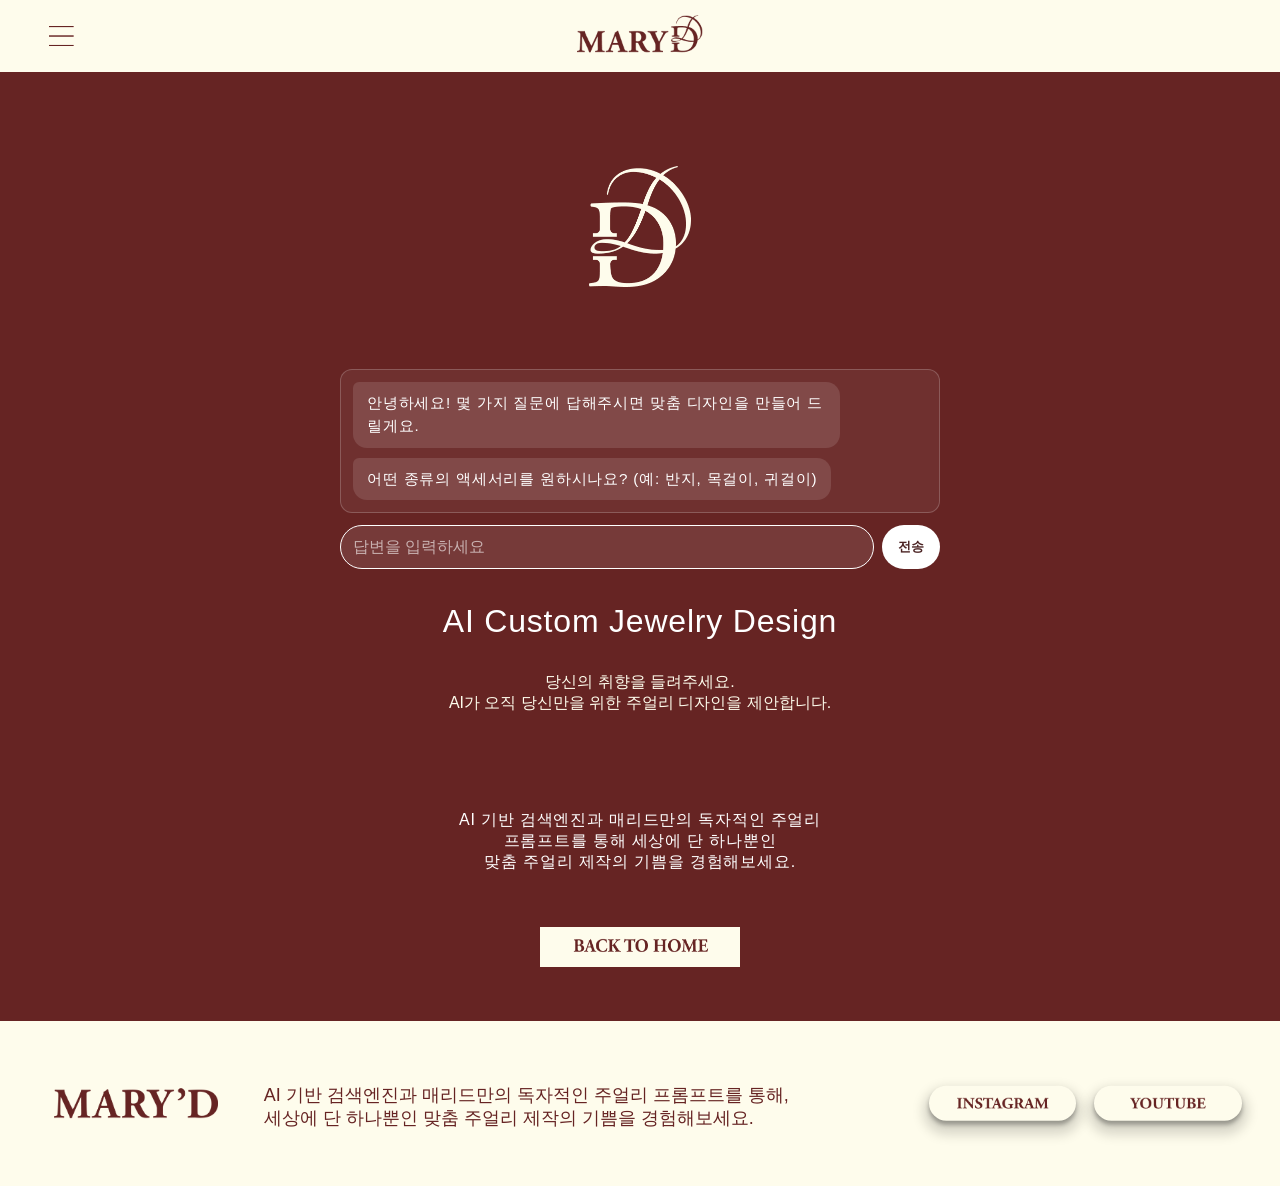
==== commit 71a3dd37: "하단 바에 텍스트 추가 및 색상 변경" ====
--- a/request.html
+++ b/request.html
@@ -194,62 +194,82 @@
         }
         .back {
             margin-top: 30px;
+            margin-bottom: 50px;
             width: 200px;
             height: 40px;
         }
         .bottom-band {
-            margin-top: 63px;
             width: 100%;
-            height: 70px;
-            background-color: #500000;
+            height: 12.9vw;
+            background-color: #FEFCEC;
             position: relative;
         }
+
         .bottom-logo {
             position: absolute;
-            left: 80px;
-            top: 35%;
-            height: 20px;
-            width: auto;
-        }
+            left: 4.2vw;
+            top: 50%;
+            width: 12.8vw;
+            transform: translateY(-50%);
+        }
+
+        .bottom-section-text {
+            position: absolute;
+            top: 4.9vw;
+            left: 20.6vw; 
+            text-align: left;
+
+            font-family: 'Pretendard', sans-serif;
+            font-weight: 500;
+            font-style: normal;
+            font-size: 18px;
+            line-height: 1.3;
+
+            letter-spacing: 0;
+            text-transform: uppercase;
+            color: #662423;
+        }
+
         .youtube-button {
             position: absolute;
-            right: 57px;
+            right: 3vw;
             top: 50%;
             transform: translateY(-50%);
-            width: 155px;
-            height: 36px;
+            width: 11.5vw;
+            height: 2.7vw;
             background-color: #FEFCEC;
-            border-radius: 51.5px;
+            border-radius: 2.7vw;
             display: flex;
             justify-content: center;
             align-items: center;
             border: none;
             cursor: pointer;
+            box-shadow: 0px 8px 12px 6px rgba(0, 0, 0, 0.15), 0px 4px 4px rgba(0, 0, 0, 0.3);
+        }
+
+        .youtube-button img {
+            width: 5.9vw;
+            height: auto;
         }
 
         .instagram-button {
             position: absolute;
-            right: 250px;
+            right: 15.9vw;
             top: 50%;
             transform: translateY(-50%);
-            width: 155px;
-            height: 36px;
+            width: 11.5vw;
+            height: 2.7vw;
             background-color: #FEFCEC;
-            border-radius: 51.5px;
+            border-radius: 2.7vw;
             display: flex;
             justify-content: center;
             align-items: center;
             border: none;
             cursor: pointer;
-        }
-
+            box-shadow: 0px 8px 12px 6px rgba(0, 0, 0, 0.15), 0px 4px 4px rgba(0, 0, 0, 0.3);
+        }
         .instagram-button img {
             width: 7.2vw;
-            height: auto;
-        }
-        
-        .youtube-button img {
-            width: 5.9vw;
             height: auto;
         }
 
@@ -266,6 +286,11 @@
                 top: 30px;
                 width: 25px;
                 height: 20px;
+            }
+            .top-image {
+                width: auto;
+                height: 30px;
+                order: 1;
             }
             .container {
                 padding: 0px 16px;
@@ -304,6 +329,7 @@
                 flex-direction: column;
                 align-items: center;
             }
+
             .bottom-logo {
                 position: static;
                 display: block;
@@ -312,6 +338,25 @@
                 height: 18px;
                 transform: none;
             }
+
+            .bottom-section-text {
+                position: static;
+                width: 80%;
+                margin: 0 auto 16px;
+                text-align: center;
+                
+
+                font-family: 'Pretendard', sans-serif;
+                font-weight: 500;
+                font-style: normal;
+                font-size: 8.68px;
+                line-height: 1.3;
+
+                letter-spacing: 0;
+                text-transform: uppercase;
+                color: #662423;
+            }
+
             .bottom-buttons-container {
                 display: flex;
                 justify-content: center;
@@ -327,6 +372,7 @@
                 transform: none;
                 width: 80px;
                 height: 30px;
+                border-radius: 30px;
             }
 
             .instagram-button img {
@@ -450,7 +496,11 @@
         </div>
     </div>
     <div class="bottom-band">
-        <img src="images/MARY'D BOTTOM.png" alt="MARY'D BOTTOM" class="bottom-logo">
+        <img src="images/MARY'D.png" alt="MARY'D BOTTOM" class="bottom-logo">
+        <div class="bottom-section-text">
+            AI 기반 검색엔진과 매리드만의 독자적인 주얼리 프롬프트를 통해,<br>
+            세상에 단 하나뿐인 맞춤 주얼리 제작의 기쁨을 경험해보세요.
+        </div>
         <div class="bottom-buttons-container">
             <a href="https://www.instagram.com/maryd.work/" target="_blank" class="instagram-button">
                 <img src="images/instagram.png" alt="Instagram">
